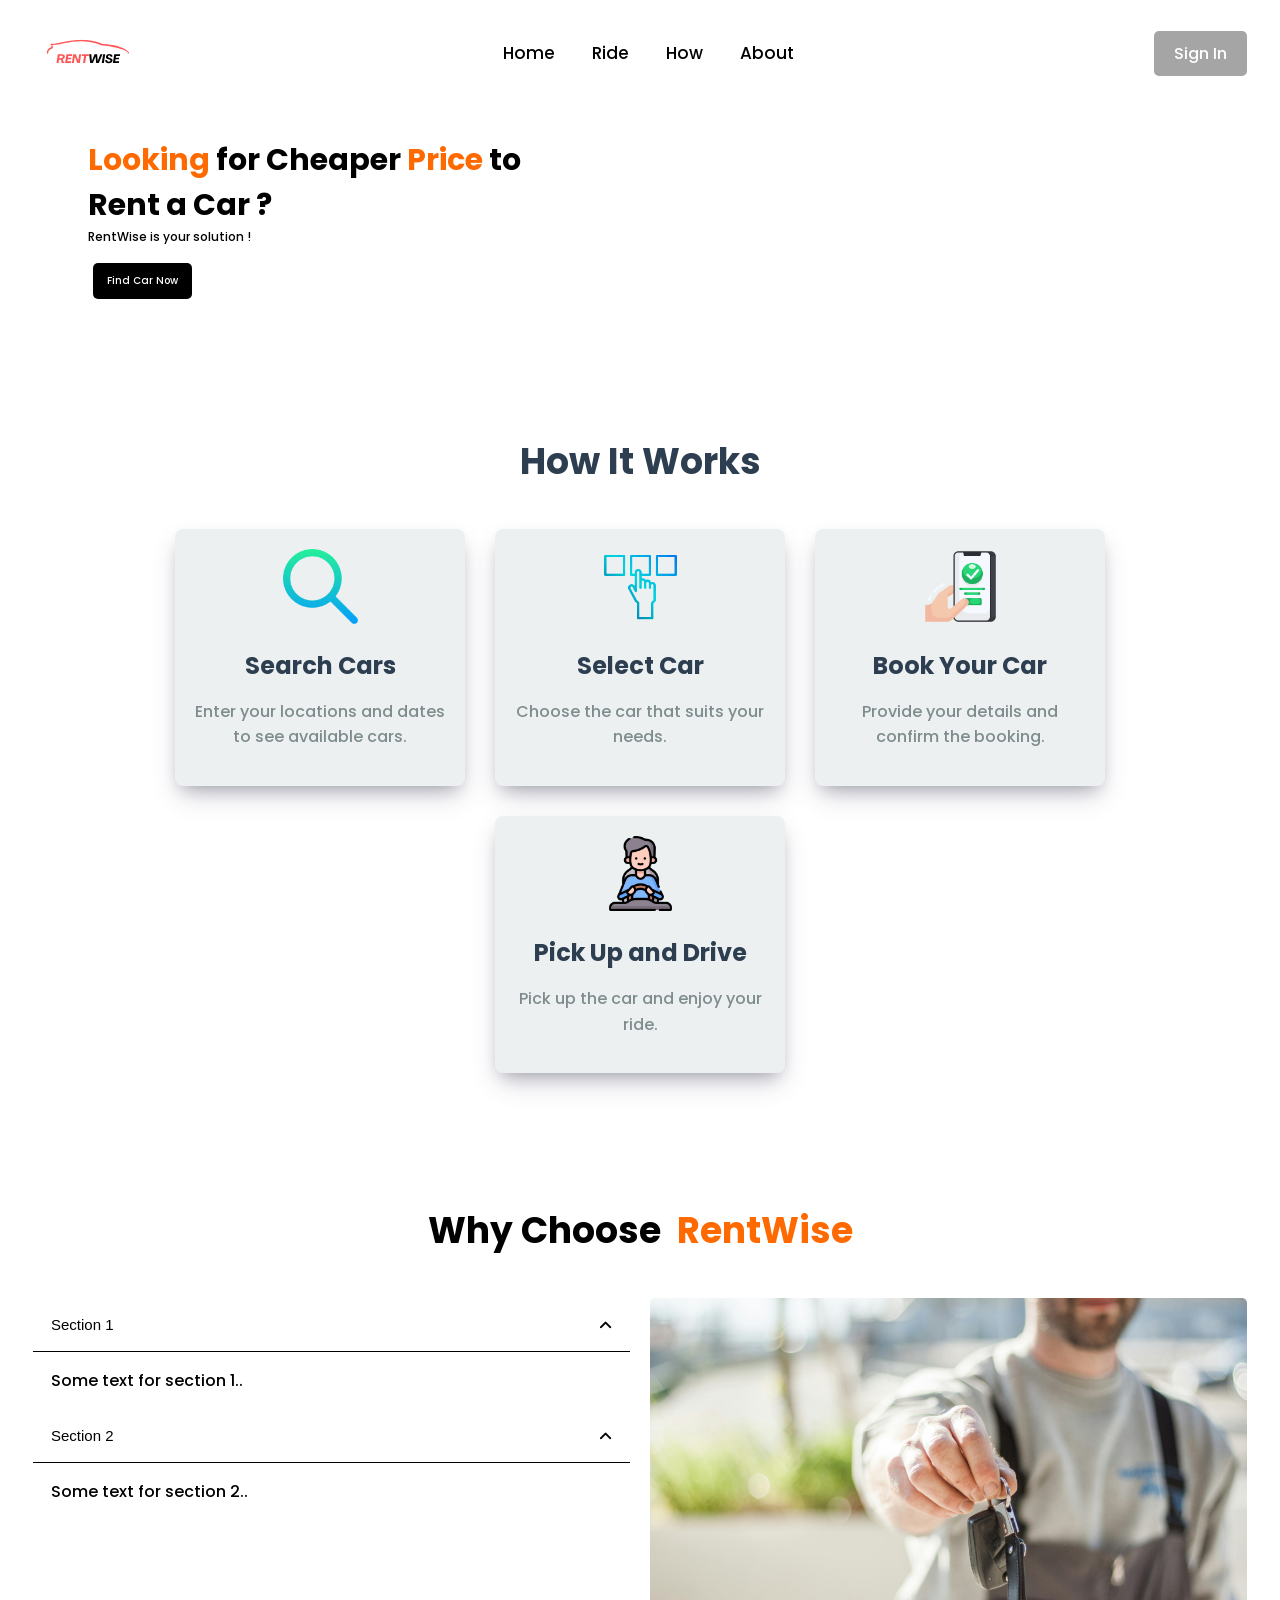
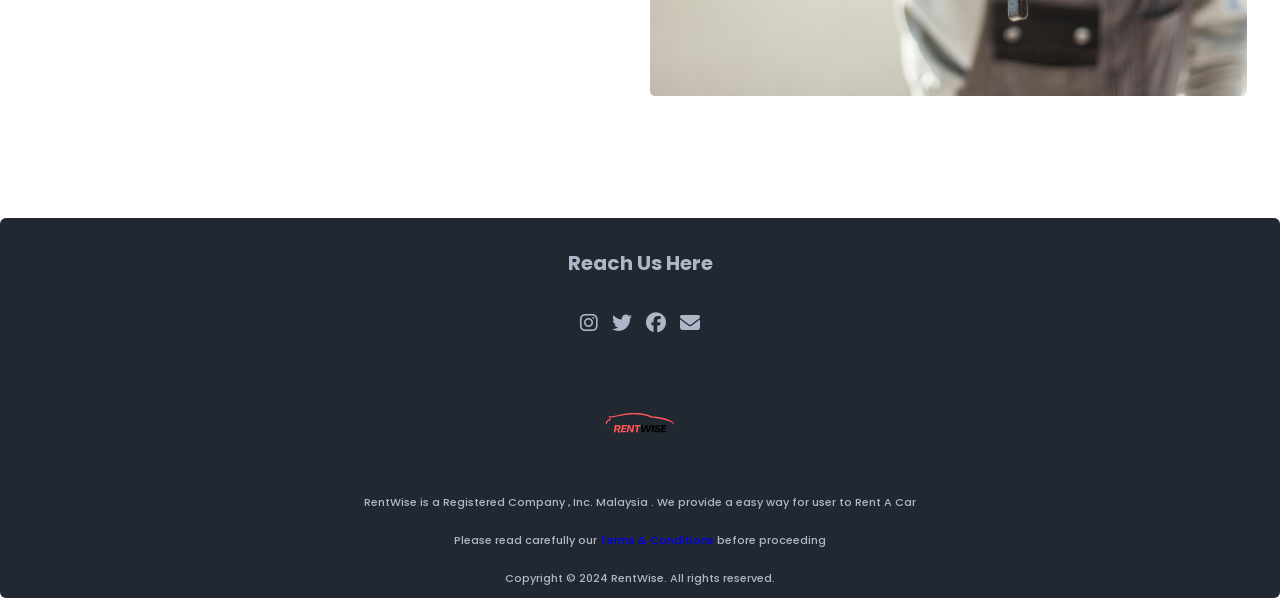
==== index.html @ bb1b6e1f "Add files via upload" ====
<!DOCTYPE html>
<html lang="en">
<head>
    <meta charset="UTF-8">
    <meta name="viewport" content="width=device-width, initial-scale=1.0">
    <link rel="icon" type="image/x-icon" href="images/RentWiseFavIcon.svg">
    <title>RentWise | Rent Car</title>
    <link rel="stylesheet" href="https://cdnjs.cloudflare.com/ajax/libs/font-awesome/6.5.2/css/all.min.css">
    <link rel="stylesheet" href="css/home.css">
    <link rel="stylesheet" href="css/basicStyle.css">
    
</head>
<body>
    <!-- Nav Bar -->
    <nav>
        <img class="nav-logo" src="images/RentWiseLogo.svg" alt="">
        <ul class="nav-bar">
            <li><a href="index.html">Home</a></li>
            <li><a href="booking.html">Ride</a></li>
            <li><a href="#How">How</a></li>
            <li><a href="#whyUs">About</a></li>
        </ul>
        <div class="login-btn">
            <a href="signInUser.html" class="button">Sign In</a>
        </div>        
    </nav>

    <!-- Content -->
    <div class="container">
        <div class="content">
            <p class="heading"><b><span>Looking</span> for Cheaper <span>Price</span> to Rent a Car ?</b></p>
            <p class="sub-heading">RentWise is your solution !</p>
            <div class="content-button">
                <a href="signInUser.html" class="button">Find Car Now</a>
            </div>        
        </div>
    </div>

    <!-- How it Works Section -->
    <div class="how-it-works">
        <h2 id="How">How It Works</h2>
        <div class="steps">
            <div class="step">
                <img src="images/search.png" alt="Search">
                <h3>Search Cars</h3>
                <p>Enter your locations and dates to see available cars.</p>
            </div>
            <div class="step">
                <img src="images/select.png" alt="Select">
                <h3>Select Car</h3>
                <p>Choose the car that suits your needs.</p>
            </div>
            <div class="step">
                <img src="images/booking.png" alt="Book">
                <h3>Book Your Car</h3>
                <p>Provide your details and confirm the booking.</p>
            </div>
            <div class="step">
                <img src="images/drive.png" alt="Drive">
                <h3>Pick Up and Drive</h3>
                <p>Pick up the car and enjoy your ride.</p>
            </div>
        </div>
    </div>
    <!-- Why Us Section -->
    <div class="whyUs" id="whyUs">
        <h2>Why Choose &nbsp;<span>RentWise</span></h2>
        <div class="content-wrapper">
            <div class="accordion-container">
                <button class="accordion">
                    Section 1
                    <div class="downArrow">
                        <i class="fa fa-angle-up" aria-hidden="true"></i>
                    </div>
                </button>
                <div class="panel" style="max-height: none;">
                    <p>Some text for section 1..</p>
                </div>
                <button class="accordion">
                    Section 2
                    <div class="downArrow">
                        <i class="fa fa-angle-up" aria-hidden="true"></i>
                    </div>
                </button>
                <div class="panel" style="max-height: none;">
                    <p>Some text for section 2..</p>
                </div>
            </div>
            <div class="rent-img">
                <img src="images/rentCarPic.jpg" alt="Rent Car Picture">
            </div>
        </div>
    </div>

    <!-- Footer Section -->
        <footer>
            <section class="footer">
                <div class="footer-content">
                    <h3 class="reachUs">Reach Us Here</h3>
                    <ul class="followUs">
                        <li><a href="https://www.instagram.com/pixiescreenofficial?igsh=MXYyNHB3OHpnd3BvYw%3D%3D&utm_source=qr" target="_blank"><i class="fab fa-brands fa-instagram"></i></a></li>
                        <li><a href="https://twitter.com/PixieOfficials" target="_blank"><i class="fab fa-brands fa-twitter"></i></a></li>
                        <li><a href="https://www.facebook.com/profile.php?id=61555861731834" target="_blank"><i class="fab fa-brands fa-facebook"></i></a></li>
                        <li><a href="mailto:pixiescreen@gmail.com" target="_blank"><i class="fas fa-regular fa-envelope"></i></a></li>
                    </ul>
                </div>
                <div class="footer-content">
                    <img src="images/RentWiseLogo.svg" alt="RentWise Logo"/>
                </div>
                <p class="copyrightFooter">RentWise is a Registered Company , Inc. Malaysia . We provide a easy way for user to Rent A Car</p>
                <p class="copyrightFooter">Please read carefully our <a href="termsCondition.jsp" target="_blank" style="text-decoration: none">Terms & Conditions</a> before proceeding</p>
                <p class="copyrightFooter">Copyright &copy; 2024 RentWise. All rights reserved.</p>
            </section>
        </footer>
    
    <script>
        var acc = document.getElementsByClassName("accordion");
        var i;
        
        for (i = 0; i < acc.length; i++) {
          acc[i].addEventListener("click", function() {
            this.classList.toggle("active");
            var panel = this.nextElementSibling;
            if (panel.style.maxHeight){
              panel.style.maxHeight = null;
            } else {
              panel.style.maxHeight = panel.scrollHeight + "px";
            } 
          });
        }
        </script>
</body>
</html>
---- css/home.css ----
@import url('https://fonts.googleapis.com/css2?family=Poppins:ital,wght@0,100;0,200;0,300;0,400;0,500;0,600;0,700;0,800;0,900;1,100;1,200;1,300;1,400;1,500;1,600;1,700;1,800;1,900&display=swap');

:root{
    --primary-color: #ff6a00;
    --background-color : white;
}

html {
    background-color: var(--background-color);
    font-family: 'Poppins', sans-serif;
    font-weight: 500;
    scroll-behavior: smooth;
    overflow-x: hidden;
}

.login-btn{
    z-index: 10;
}

.login-btn a.button {
    display: inline-block;
    padding: 10px 20px;
    margin: 5px;
    background-color: grey;
    opacity: 70%;
    color: white;
    text-decoration: none;
    border-radius: 5px;
    text-align: center;
    font-weight: 500;
}

.login-btn a.button1 {
    display: inline-block;
    padding: 10px 20px;
    margin: 5px;
    background-color: transparent;
    color: black;
    text-decoration: none;
    text-align: center;
    font-weight: 500;
}

.login-btn a.button:hover {
    background-color: var(--primary-color);
    color: white;
    opacity: 100%;
    transition: all ease 0.3s;
}

.login-btn a.button1:hover{
    color: white;
    background-color: var(--primary-color);
    border-radius: 5px;
    transition: all ease 0.3s;
}

/* Content */
.container {
    display: flex;
    align-items: center;
    padding-left: 5em;
}

span{
    color: var(--primary-color);
}

.content {
    margin-right: 7em; 
    width: 40%;
}

.heading{
    font-size: 3em;
}

.sub-heading{
    margin-top: -40px;
}

.content-button a.button {
    display: inline-block;
    padding: 10px 20px;
    margin: 5px;
    background-color: black;
    color:  white;
    text-decoration: none;
    border-radius: 5px;
    text-align: center;
    font-weight: 500;
}

.content-button a.button:hover{
    background-color: var(--primary-color);
    color: black;
    transition: all ease-in-out 0.1s;
}

/*Choose Date Section*/

.form-container form {
  display: flex;
  flex-wrap: wrap;
  align-items: center;
  margin: 10px 0 0 85px;
  width: 50%;
  gap: 1.5rem;
  left: 100px;
  background: #c3c4cc;
  padding: 25px;
  border-radius: 0.5rem;
  box-shadow: rgba(0, 0, 0, 0.25) 0px 14px 28px, rgba(0, 0, 0, 0.22) 0px 10px 10px;
}

span.form{
  color: black;
}

.input-box{
  flex: 1 1 7rem;
  display: flex;
  flex-direction: column;
}

.input-box span{
  font-weight: 500;
}

.input-box input{
  padding: 7px;
  outline: none;
  border: none;
  background: #eeeff1;
  border-radius: 0.5rem;
  font-size: 1rem;
}

.form-container form .btn{
  flex: 1 2 5rem;
  padding: 10px 35px;
  margin-top: 21px;
  border: none;
  border-radius: 0.5rem;
  background: #474fa0;
  color: #fff;
  font-size: 1rem;
  font-weight: 500;
}

.form-container form .btn:hover{
  background: purple;
}

/*How it Works Section */

.how-it-works {
    text-align: center;
    margin-top: 50px;
    padding: 50px 25px;
    background-color: var(--background-color);
}

.how-it-works h2 {
    font-size: 36px;
    margin-bottom: 40px;
    color: #2c3e50;
}

.steps {
    display: flex;
    flex-wrap: wrap;
    justify-content: center;
    gap: 30px;
}

.step {
    background-color: #ecf0f1;
    padding: 20px;
    border-radius: 8px;
    width: 250px;
    box-shadow: rgba(50, 50, 93, 0.25) 0px 13px 27px -5px, rgba(0, 0, 0, 0.3) 0px 8px 16px -8px;
    text-align: center;
    transition: all ease-in-out 0.3s;
}

.step:hover{
    transform: scale(1.025);
}

.step img {
    width: 75px;
    height: 75px;
    display: block;
    margin: 0 auto 20px;
}

.step h3 {
    font-size: 24px;
    margin-bottom: 10px;
    color: #2c3e50;
    text-align: center;
}

.step p {
    font-size: 16px;
    color: #7f8c8d;
    line-height: 1.6;
}

/* Why Us Section */

.whyUs {
    padding: 50px 25px;
    background-color: var(--background-color);
}

.whyUs h2 {
    display: flex;
    justify-content: center;
    font-size: 36px;
    margin-bottom: 40px;

}

.content-wrapper {
    display: flex;
    justify-content: space-between;
}

.accordion-container {
    flex: 1;
    margin-right: 20px; 
}

.accordion {
    background-color: var(--background-color);
    color: black;
    cursor: pointer;
    padding: 18px;
    width: 100%;
    border: none;
    text-align: left;
    outline: none;
    font-size: 15px;
    transition: background-color 0.4s, color 0.4s;
    position: relative;
    border-bottom: 1px solid black;
}

.accordion .downArrow {
    position: absolute;
    right: 18px;
    top: 50%;
    transform: translateY(-50%);
    transition: transform 0.4s ease;
}

.accordion.active .downArrow {
    transform: translateY(-50%) rotate(180deg);
}

.panel {
    border-radius: 8px;
    padding: 0 18px;
    max-height: 0;
    overflow: hidden;
    transition: max-height 0.6s ease;
}

.rent-img {
    flex: 1;
    display: flex;
    justify-content: flex-end;
    align-items: flex-start; 
    background-color: var(--background-color);
}

.rent-img img {
    max-width: 100%;
    height: auto;
    border-radius: 5px; 
    object-fit: contain; 
    
}


@media (min-width: 1024px) {

    .rent-img img {
        height: 100%;
    }

}

  @media (max-width: 768px) {

    /* Content */
    .container {
      display: flex;
      align-items: center;
      margin-top: -10px;
      padding-left: 5em;
    }
    .heading{
      font-size: 30px;
      width: 100%;
    }

    .sub-heading{
      margin-top: -30px;
      font-size: 12px;
    }

    .content-button a.button {
      padding: 10px 14px;
      font-size: 10px;
    }

    .car-image img {
      display: none;
      margin-top: 100px;
      width: 300px;
      height: 800px; 
    }

    .form-container form {
      margin-top: 10px;
      width: 50%;
    }

    /*Footer*/
    .footer {
      position: absolute;
      border-radius: 0;
    }
    .footer .footer-row {
      padding: 20px;
    }
    .footer-col form {
      display: block;
    }
    .footer-col form :where(input, button) {
      width: 100%;
    }
    .footer-col form button {
      margin: 10px 0 0 0;
    }
  }

  @media (max-width: 1295px) {
    
    /* Content */
    .container {
      display: flex;
      align-items: center;
      margin-top: -10px;
      padding-left: 5em;
    }
    .heading{
      font-size: 30px;
      width: 100%;
    }

    .sub-heading{
      margin-top: -30px;
      font-size: 12px;
    }

    .content-button a.button {
      padding: 10px 14px;
      font-size: 10px;
    }

    .car-image img {
      display: none;
      margin-top: 100px;
      width: 300px;
      height: 800px; 
    }

    .form-container form {
      margin-top: 10px;
      width: 50%;
    }
  }

  @media (max-width: 1436px) and (min-width: 1295px) {
    
    .form-container form {
      display: flex;
      flex-wrap: wrap;
      align-items: center;
      margin-top: -180px;
      margin-left: 85px;
      width: 50%;
      gap: 1.5rem;
      left: 100px;
      background: #c3c4cc;
      padding: 25px;
      border-radius: 0.5rem;
      box-shadow: rgba(0, 0, 0, 0.25) 0px 14px 28px, rgba(0, 0, 0, 0.22) 0px 10px 10px;
    }
 }
---- css/basicStyle.css ----
@import url('https://fonts.googleapis.com/css2?family=Poppins:ital,wght@0,100;0,200;0,300;0,400;0,500;0,600;0,700;0,800;0,900&display=swap');

:root{
    --primary-color: #ff6a00;
    --background-color : white;
}

html {
    background-color: var(--background-color);
    font-family: 'Poppins', sans-serif;
    font-weight: 500;
    scroll-behavior: smooth;
    overflow-x: hidden;
}

/*Top Navigation*/

nav {
    display: flex;
    margin-top: -20px;
    justify-content: space-between;
    align-items: center; 
    padding: 5px 20px; 
}

.nav-logo {
    width: 120px;
    height: 120px;
}

.nav-bar {
    display: flex;
    list-style: none;
    gap: 2.3em;
    margin: 0;
    padding: 0; 
    z-index: 10;
}

.nav-bar li a {
    text-decoration: none; 
    font-size: 17px;
    color: black; 
}

.nav-bar li a:hover{
    color: var(--primary-color);
    transition: all ease 0.3s;
}

.nav-button {
    z-index: 10;
    padding-right: 30px;
}

.dropdown {
    position: relative;
    display: inline-block;
}

.dropbtn {
    background-color: grey;
    opacity: 70%;
    color: white;
    width: 50px;
    height: 50px;
    border: none;
    border-radius: 50%;
    cursor: pointer;
    font-size: 17px;
    display: flex;
    align-items: center;
    justify-content: center;
}

.dropbtn:hover {
    background-color: var(--primary-color);
    opacity: 100%;
    transition: all ease 0.3s;
}

.dropdown-content {
    display: none;
    position: absolute;
    margin-left: -70px;
    background-color: white;
    min-width: 160px;
    box-shadow: 0px 8px 16px 0px rgba(0,0,0,0.2);
    border-radius: 7px;
    z-index: 1;
}

.dropdown-content a {
    color: black;
    padding: 12px 16px;
    text-decoration: none;
    display: block;
}

.dropdown-content a:hover {
    background-color: var(--primary-color);
    color: white;
}

.dropdown:hover .dropdown-content {
    display: block;
}

/* Footer */
.footer {
    position: absolute;
    left: 0;
    width: 100%;
    margin-top: 8vh;
    background-color: #222831;
    border-radius: 6px;
    display: flex;
    flex-direction: column;
    align-items: center;
    justify-content: center;
}

.reachUs{
    font-size: 20px;
    color : #afb6c7;
}

.footer-content {
    display: flex;
    flex-direction: column;
    align-items: center;
    justify-content: center;
    text-align: center;
    margin: 10px 0;
}

.followUs {
    list-style: none;
    padding: 0;
    display: flex;
    gap: 14px;
    margin-top: 10px;
}

.followUs li {
    display: inline-block;
}

.followUs a {
    color: #afb6c7;
    font-size: 20px;
    text-decoration: none;
}

.footer img {
    max-width: 100px;
}

.copyrightFooter {
    text-align: center;
    color: #afb6c7;
    font-size: 11px;
    margin-top: 10px;
}
  
@media (max-width: 768px) {
    .footer {
        position: absolute;
        border-radius: 0;
        padding: 20px;
    }
}
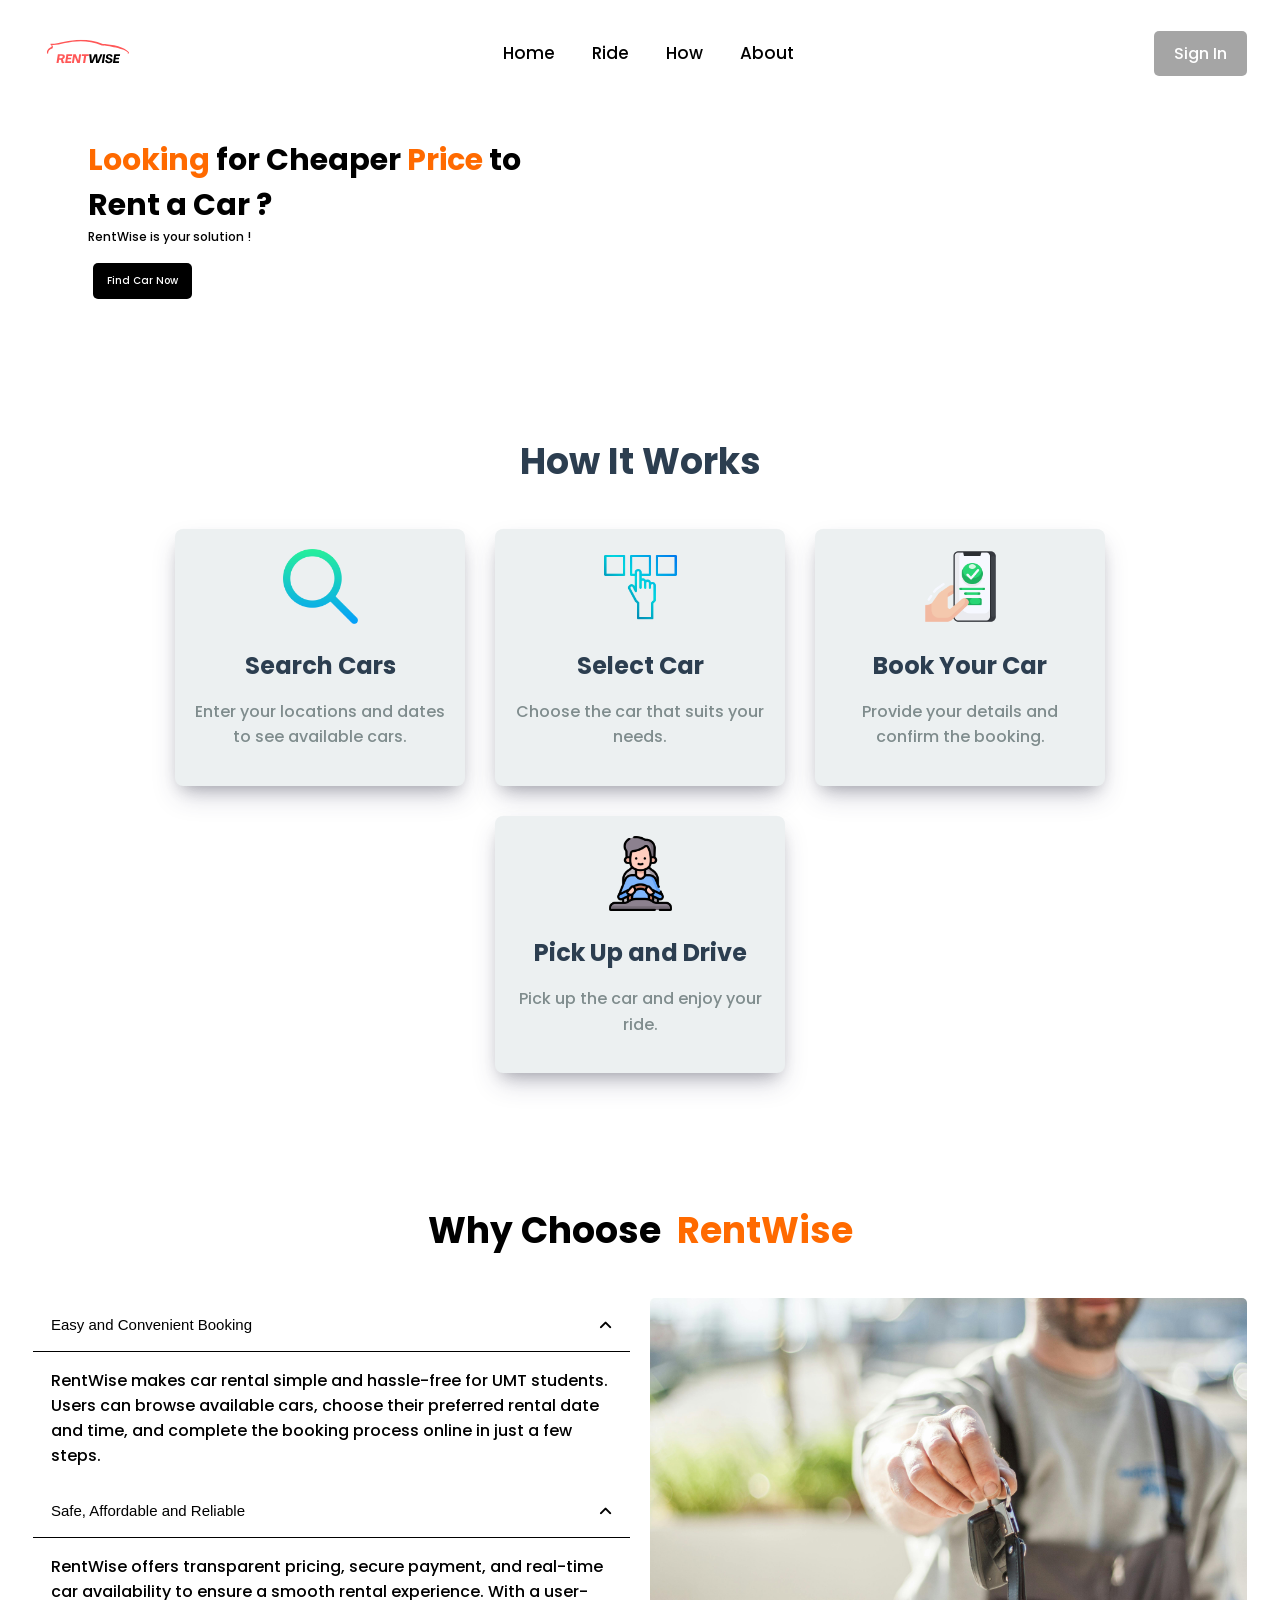
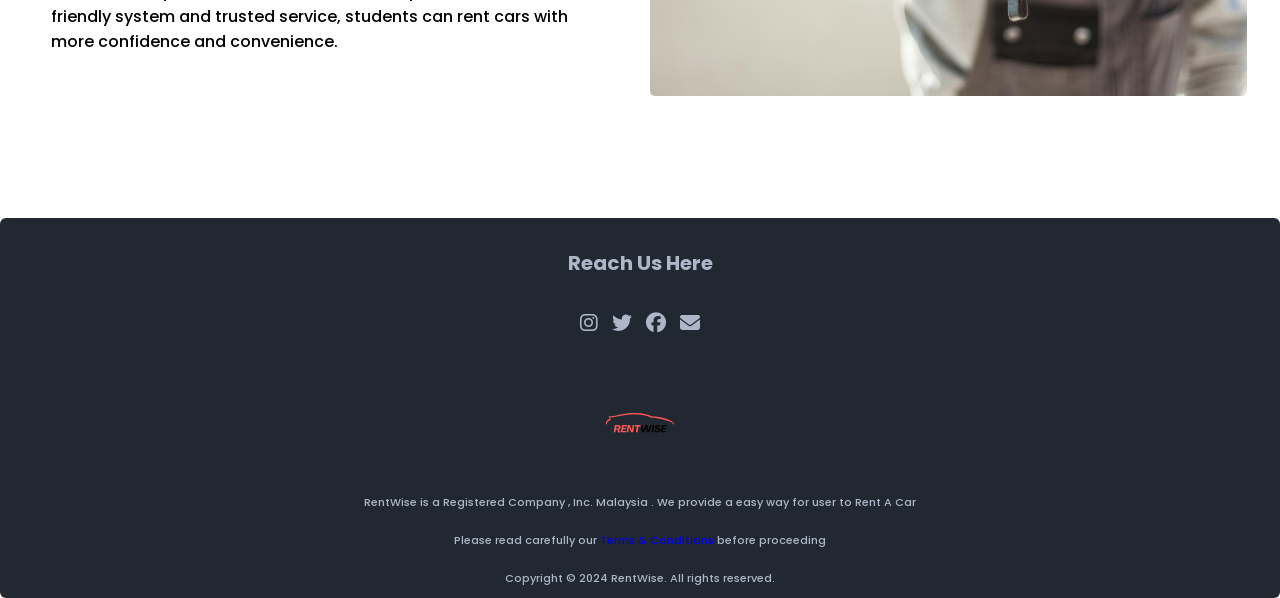
==== commit 9a5d14e6: "Fix booking link and enhance section descriptions Updated navigation link and improved accordion sec" ====
--- a/index.html
+++ b/index.html
@@ -16,7 +16,7 @@
         <img class="nav-logo" src="images/RentWiseLogo.svg" alt="">
         <ul class="nav-bar">
             <li><a href="index.html">Home</a></li>
-            <li><a href="booking.html">Ride</a></li>
+            <li><a href="booking.jsp">Ride</a></li>
             <li><a href="#How">How</a></li>
             <li><a href="#whyUs">About</a></li>
         </ul>
@@ -68,22 +68,22 @@
         <div class="content-wrapper">
             <div class="accordion-container">
                 <button class="accordion">
-                    Section 1
+                    Easy and Convenient Booking
                     <div class="downArrow">
                         <i class="fa fa-angle-up" aria-hidden="true"></i>
                     </div>
                 </button>
                 <div class="panel" style="max-height: none;">
-                    <p>Some text for section 1..</p>
+                    <p>RentWise makes car rental simple and hassle-free for UMT students. Users can browse available cars, choose their preferred rental date and time, and complete the booking process online in just a few steps.</p>
                 </div>
                 <button class="accordion">
-                    Section 2
+                    Safe, Affordable and Reliable
                     <div class="downArrow">
                         <i class="fa fa-angle-up" aria-hidden="true"></i>
                     </div>
                 </button>
                 <div class="panel" style="max-height: none;">
-                    <p>Some text for section 2..</p>
+                    <p>RentWise offers transparent pricing, secure payment, and real-time car availability to ensure a smooth rental experience. With a user-friendly system and trusted service, students can rent cars with more confidence and convenience.</p>
                 </div>
             </div>
             <div class="rent-img">
@@ -130,4 +130,4 @@
         }
         </script>
 </body>
-</html>+</html>
